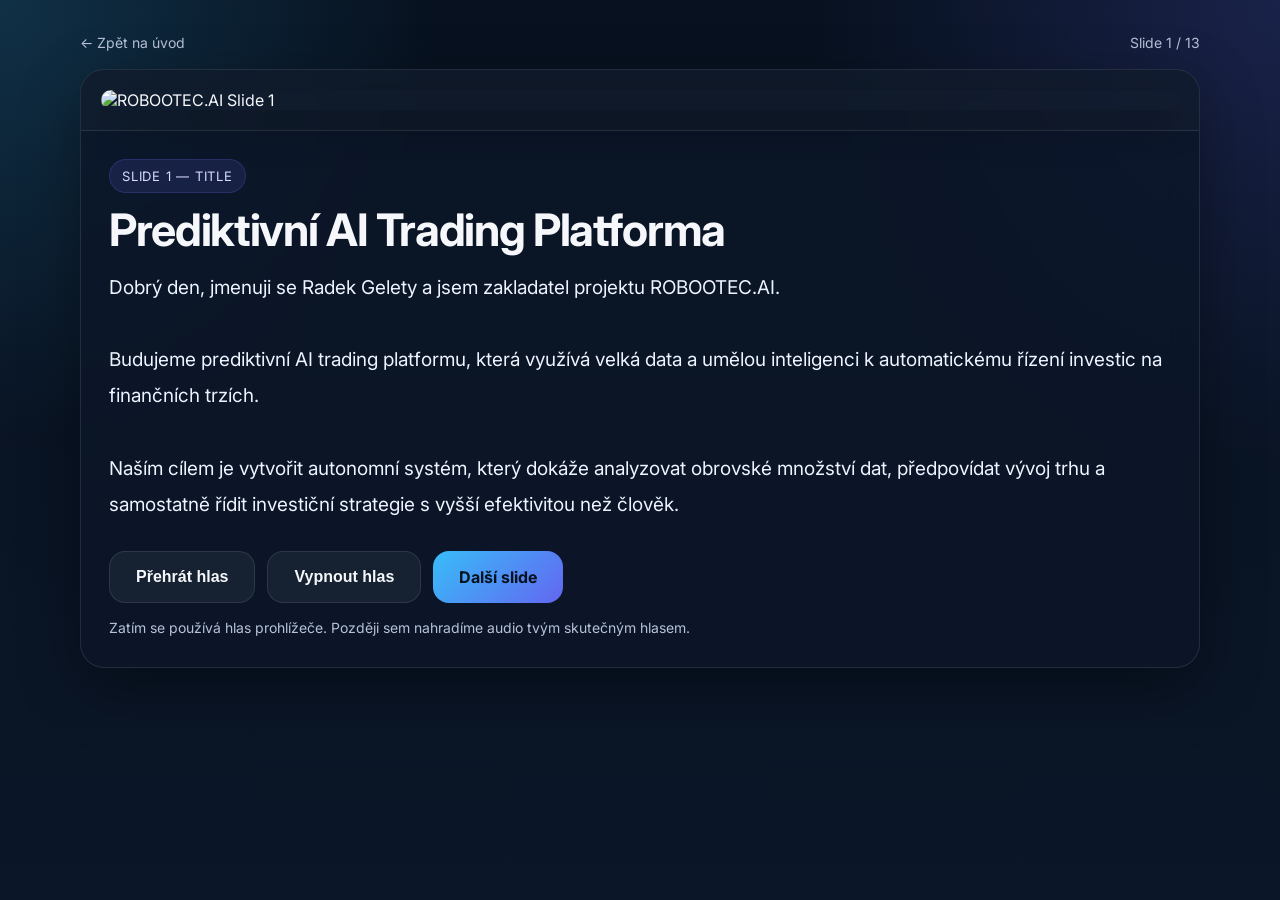
==== slides/slide1.html @ 6ee30282 "Create slide1.html" ====
<!DOCTYPE html>
<html lang="cs">
<head>
  <meta charset="UTF-8" />
  <meta name="viewport" content="width=device-width, initial-scale=1.0" />
  <title>ROBOOTEC.AI — Slide 1</title>
  <link rel="preconnect" href="https://fonts.googleapis.com">
  <link rel="preconnect" href="https://fonts.gstatic.com" crossorigin>
  <link href="https://fonts.googleapis.com/css2?family=Inter:wght@400;500;600;700;800&display=swap" rel="stylesheet">
  <link rel="stylesheet" href="../style.css" />
</head>
<body class="slide-page">
  <main class="slide-wrap">
    <div class="slide-topbar">
      <a class="back-link" href="../index.html">← Zpět na úvod</a>
      <div>Slide 1 / 13</div>
    </div>

    <section class="slide-shell">
      <div class="slide-image-box">
        <img src="../images/slide1.jpg" alt="ROBOOTEC.AI Slide 1" class="slide-image" />
      </div>

      <div class="slide-content">
        <div class="slide-label">Slide 1 — Title</div>
        <h1 class="slide-title">Prediktivní AI Trading Platforma</h1>

        <p class="slide-text" id="slideText">Dobrý den, jmenuji se Radek Gelety a jsem zakladatel projektu ROBOOTEC.AI.

Budujeme prediktivní AI trading platformu, která využívá velká data a umělou inteligenci k automatickému řízení investic na finančních trzích.

Naším cílem je vytvořit autonomní systém, který dokáže analyzovat obrovské množství dat, předpovídat vývoj trhu a samostatně řídit investiční strategie s vyšší efektivitou než člověk.</p>

        <div class="controls">
          <button class="btn btn-secondary" onclick="playVoice()">Přehrát hlas</button>
          <button class="btn btn-secondary" onclick="stopVoice()">Vypnout hlas</button>
          <a class="btn btn-primary" href="slide2.html">Další slide</a>
        </div>

        <div class="audio-note">
          Zatím se používá hlas prohlížeče. Později sem nahradíme audio tvým skutečným hlasem.
        </div>
      </div>
    </section>
  </main>

  <script src="../voice.js"></script>
  <script>
    const text = document.getElementById("slideText").innerText;

    function playVoice() {
      speakText(text);
    }

    window.onload = function () {
      setTimeout(() => speakText(text), 500);
    };
  </script>
</body>
</html>
---- style.css ----
:root{
  --bg:#07111f;
  --bg2:#0b1628;
  --panel:rgba(12, 22, 40, 0.78);
  --panel-strong:rgba(16, 28, 50, 0.92);
  --line:rgba(255,255,255,0.10);
  --text:#f5f7fb;
  --muted:#b7c2d9;
  --accent:#38bdf8;
  --accent2:#6366f1;
  --shadow:0 20px 60px rgba(0,0,0,0.35);
  --radius:22px;
}

*{
  box-sizing:border-box;
}

html,body{
  margin:0;
  padding:0;
  font-family:"Inter",sans-serif;
  color:var(--text);
  background:
    radial-gradient(circle at top left, rgba(56,189,248,0.18), transparent 28%),
    radial-gradient(circle at top right, rgba(99,102,241,0.20), transparent 30%),
    linear-gradient(180deg, var(--bg) 0%, var(--bg2) 100%);
}

a{
  text-decoration:none;
  color:inherit;
}

.landing-body{
  min-height:100vh;
  position:relative;
  overflow:hidden;
}

.landing-bg{
  position:fixed;
  inset:0;
  background:
    radial-gradient(circle at 20% 20%, rgba(56,189,248,0.10), transparent 18%),
    radial-gradient(circle at 80% 25%, rgba(99,102,241,0.14), transparent 20%),
    radial-gradient(circle at 50% 80%, rgba(56,189,248,0.08), transparent 22%);
  pointer-events:none;
}

.landing-grid{
  position:fixed;
  inset:0;
  background-image:
    linear-gradient(rgba(255,255,255,0.03) 1px, transparent 1px),
    linear-gradient(90deg, rgba(255,255,255,0.03) 1px, transparent 1px);
  background-size:40px 40px;
  mask-image:linear-gradient(180deg, rgba(0,0,0,0.65), transparent 90%);
  pointer-events:none;
}

.landing-wrap{
  position:relative;
  min-height:100vh;
  width:min(1100px, calc(100% - 32px));
  margin:0 auto;
  display:flex;
  flex-direction:column;
  justify-content:center;
  align-items:center;
  text-align:center;
  padding:48px 0;
}

.landing-badge{
  display:inline-flex;
  align-items:center;
  gap:8px;
  padding:10px 16px;
  border-radius:999px;
  border:1px solid rgba(56,189,248,0.24);
  background:rgba(56,189,248,0.08);
  color:#d9f6ff;
  font-size:14px;
  margin-bottom:24px;
}

.landing-title{
  margin:0;
  font-size:clamp(2.4rem, 7vw, 5.3rem);
  line-height:0.95;
  letter-spacing:-0.04em;
  max-width:980px;
}

.landing-subtitle{
  margin:24px 0 0;
  color:var(--muted);
  font-size:clamp(1rem, 2vw, 1.2rem);
  line-height:1.75;
  max-width:820px;
}

.landing-card{
  margin-top:34px;
  width:min(760px, 100%);
  padding:26px;
  border-radius:var(--radius);
  border:1px solid var(--line);
  background:var(--panel);
  box-shadow:var(--shadow);
  backdrop-filter:blur(18px);
  text-align:left;
}

.landing-card-label{
  font-size:13px;
  text-transform:uppercase;
  letter-spacing:0.08em;
  color:var(--accent);
  margin-bottom:14px;
}

.landing-card-text{
  margin:0;
  font-size:18px;
  line-height:1.85;
  color:#eef4ff;
}

.landing-actions{
  margin-top:32px;
  display:flex;
  gap:14px;
  flex-wrap:wrap;
  justify-content:center;
}

.btn{
  display:inline-flex;
  align-items:center;
  justify-content:center;
  gap:10px;
  padding:16px 26px;
  border-radius:16px;
  font-weight:700;
  font-size:16px;
  transition:transform .18s ease, opacity .18s ease;
}

.btn:hover{
  transform:translateY(-1px);
}

.btn-primary{
  background:linear-gradient(135deg, var(--accent), var(--accent2));
  color:#04121d;
}

.btn-secondary{
  background:rgba(255,255,255,0.05);
  border:1px solid var(--line);
  color:var(--text);
}

.landing-footer{
  margin-top:28px;
  color:rgba(255,255,255,0.55);
  font-size:14px;
}

.slide-page{
  min-height:100vh;
  padding:34px 16px 46px;
}

.slide-wrap{
  width:min(1120px, 100%);
  margin:0 auto;
}

.slide-topbar{
  display:flex;
  justify-content:space-between;
  align-items:center;
  gap:16px;
  margin-bottom:18px;
  color:var(--muted);
  font-size:14px;
}

.slide-shell{
  border:1px solid var(--line);
  background:var(--panel);
  box-shadow:var(--shadow);
  border-radius:24px;
  overflow:hidden;
  backdrop-filter:blur(16px);
}

.slide-image-box{
  padding:20px;
  border-bottom:1px solid var(--line);
  background:rgba(255,255,255,0.02);
}

.slide-image{
  width:100%;
  display:block;
  border-radius:18px;
  box-shadow:0 14px 36px rgba(0,0,0,0.28);
}

.slide-content{
  padding:28px;
}

.slide-label{
  display:inline-flex;
  padding:8px 12px;
  border-radius:999px;
  background:rgba(99,102,241,0.14);
  border:1px solid rgba(99,102,241,0.22);
  color:#d9dbff;
  font-size:13px;
  letter-spacing:0.06em;
  text-transform:uppercase;
  margin-bottom:14px;
}

.slide-title{
  margin:0 0 16px;
  font-size:clamp(1.8rem, 4vw, 2.8rem);
  line-height:1.05;
  letter-spacing:-0.03em;
}

.slide-text{
  margin:0;
  color:#eef4ff;
  font-size:19px;
  line-height:1.9;
  white-space:pre-line;
}

.controls{
  display:flex;
  flex-wrap:wrap;
  gap:12px;
  margin-top:28px;
}

.audio-note{
  margin-top:14px;
  color:var(--muted);
  font-size:14px;
  line-height:1.6;
}

.back-link{
  color:var(--muted);
}

@media (max-width: 768px){
  .landing-wrap{
    padding:28px 0;
  }

  .landing-card{
    padding:20px;
  }

  .slide-content{
    padding:20px;
  }

  .slide-text{
    font-size:17px;
    line-height:1.8;
  }

  .controls{
    flex-direction:column;
  }

  .btn{
    width:100%;
  }

  .slide-topbar{
    flex-direction:column;
    align-items:flex-start;
  }
}
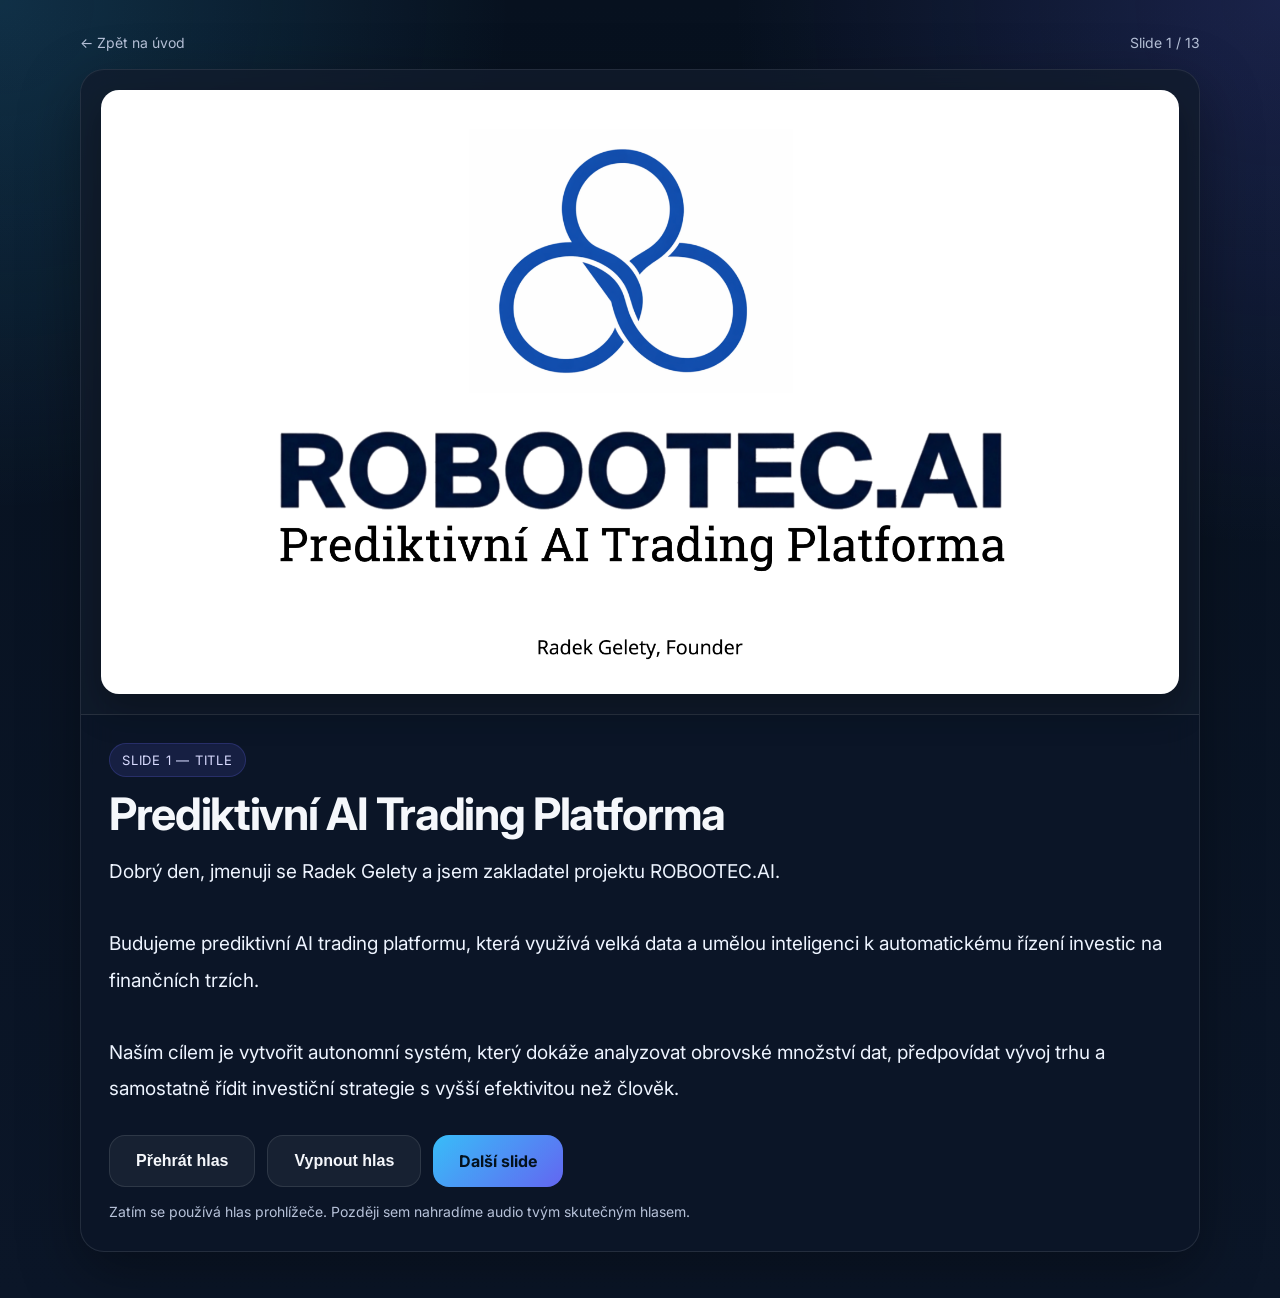
==== commit e41ad727: "Update slide1.html" ====
--- a/slides/slide1.html
+++ b/slides/slide1.html
@@ -18,7 +18,7 @@
 
     <section class="slide-shell">
       <div class="slide-image-box">
-        <img src="../images/slide1.jpg" alt="ROBOOTEC.AI Slide 1" class="slide-image" />
+        <img src="../slides/slide1.jpg" alt="ROBOOTEC.AI Slide 1" class="slide-image" />
       </div>
 
       <div class="slide-content">
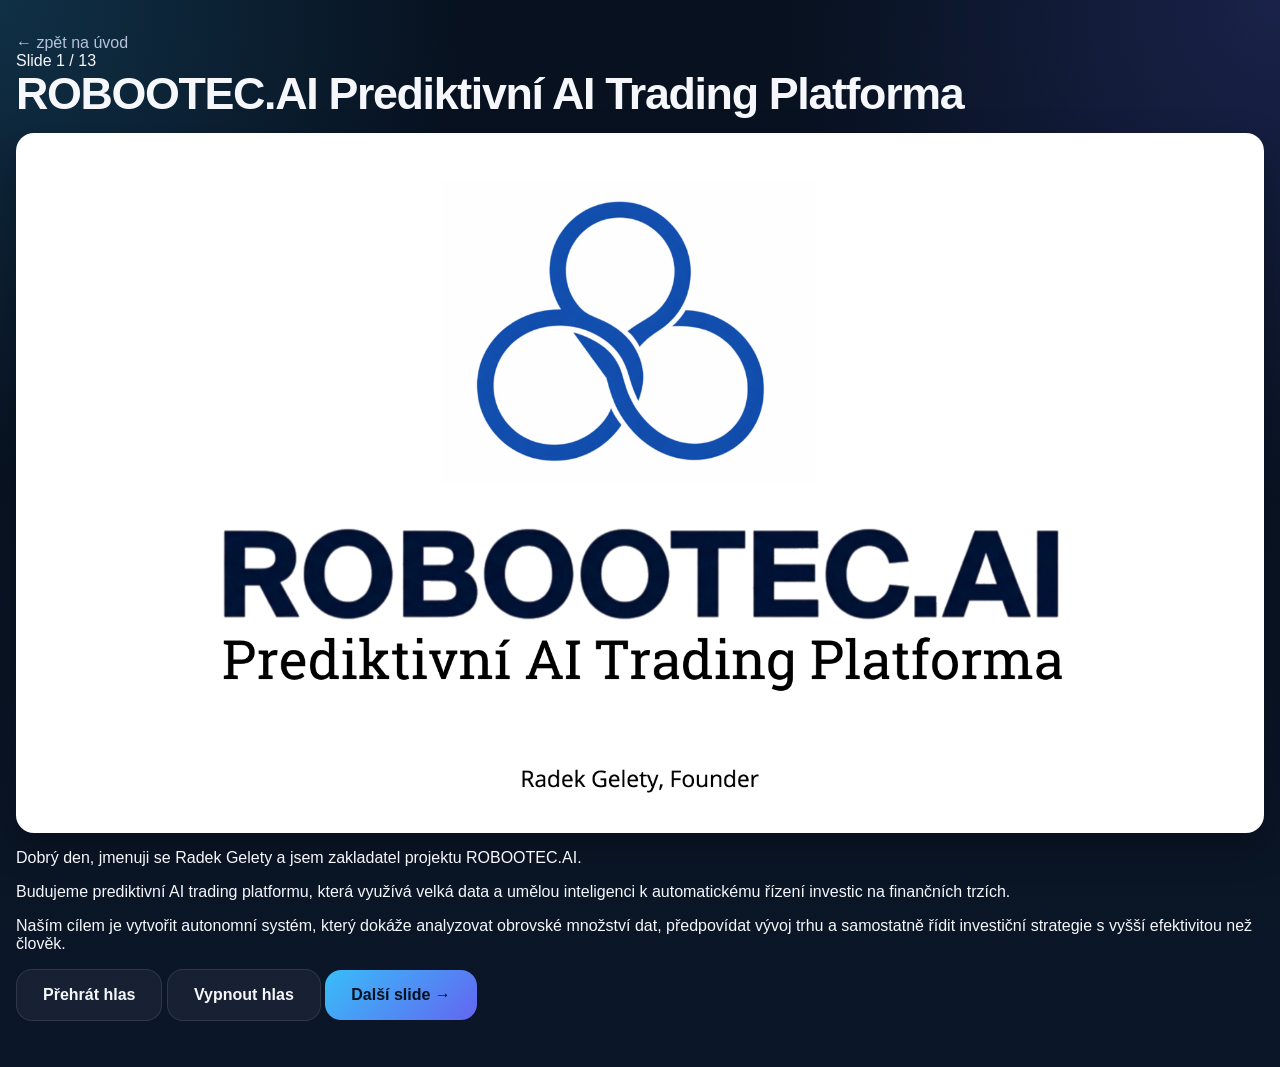
==== commit 731bd2c8: "Update slide1.html" ====
--- a/slides/slide1.html
+++ b/slides/slide1.html
@@ -1,60 +1,96 @@
 <!DOCTYPE html>
 <html lang="cs">
+
 <head>
-  <meta charset="UTF-8" />
-  <meta name="viewport" content="width=device-width, initial-scale=1.0" />
-  <title>ROBOOTEC.AI — Slide 1</title>
-  <link rel="preconnect" href="https://fonts.googleapis.com">
-  <link rel="preconnect" href="https://fonts.gstatic.com" crossorigin>
-  <link href="https://fonts.googleapis.com/css2?family=Inter:wght@400;500;600;700;800&display=swap" rel="stylesheet">
-  <link rel="stylesheet" href="../style.css" />
+<meta charset="UTF-8">
+<meta name="viewport" content="width=device-width, initial-scale=1.0">
+
+<title>ROBOOTEC.AI — Slide 1</title>
+
+<link rel="stylesheet" href="../style.css">
+
 </head>
+
 <body class="slide-page">
-  <main class="slide-wrap">
-    <div class="slide-topbar">
-      <a class="back-link" href="../index.html">← Zpět na úvod</a>
-      <div>Slide 1 / 13</div>
-    </div>
 
-    <section class="slide-shell">
-      <div class="slide-image-box">
-        <img src="../slides/slide1.jpg" alt="ROBOOTEC.AI Slide 1" class="slide-image" />
-      </div>
+<div class="slide-container">
 
-      <div class="slide-content">
-        <div class="slide-label">Slide 1 — Title</div>
-        <h1 class="slide-title">Prediktivní AI Trading Platforma</h1>
+<div class="slide-header">
 
-        <p class="slide-text" id="slideText">Dobrý den, jmenuji se Radek Gelety a jsem zakladatel projektu ROBOOTEC.AI.
+<a href="../index.html" class="back-link">
+← zpět na úvod
+</a>
 
+<div class="slide-counter">
+Slide 1 / 13
+</div>
+
+</div>
+
+
+<h1 class="slide-title">
+
+ROBOOTEC.AI  
+Prediktivní AI Trading Platforma
+
+</h1>
+
+
+<img src="slide1.jpg" class="slide-image">
+
+
+
+<div class="slide-description">
+
+<p>
+Dobrý den, jmenuji se Radek Gelety a jsem zakladatel projektu ROBOOTEC.AI.
+</p>
+
+<p>
 Budujeme prediktivní AI trading platformu, která využívá velká data a umělou inteligenci k automatickému řízení investic na finančních trzích.
+</p>
 
-Naším cílem je vytvořit autonomní systém, který dokáže analyzovat obrovské množství dat, předpovídat vývoj trhu a samostatně řídit investiční strategie s vyšší efektivitou než člověk.</p>
+<p>
+Naším cílem je vytvořit autonomní systém, který dokáže analyzovat obrovské množství dat, předpovídat vývoj trhu a samostatně řídit investiční strategie s vyšší efektivitou než člověk.
+</p>
 
-        <div class="controls">
-          <button class="btn btn-secondary" onclick="playVoice()">Přehrát hlas</button>
-          <button class="btn btn-secondary" onclick="stopVoice()">Vypnout hlas</button>
-          <a class="btn btn-primary" href="slide2.html">Další slide</a>
-        </div>
+</div>
 
-        <div class="audio-note">
-          Zatím se používá hlas prohlížeče. Později sem nahradíme audio tvým skutečným hlasem.
-        </div>
-      </div>
-    </section>
-  </main>
 
-  <script src="../voice.js"></script>
-  <script>
-    const text = document.getElementById("slideText").innerText;
 
-    function playVoice() {
-      speakText(text);
-    }
+<div class="slide-buttons">
 
-    window.onload = function () {
-      setTimeout(() => speakText(text), 500);
-    };
-  </script>
+<button onclick="playVoice()" class="btn btn-secondary">
+Přehrát hlas
+</button>
+
+<button onclick="stopVoice()" class="btn btn-secondary">
+Vypnout hlas
+</button>
+
+<a href="slide2.html" class="btn btn-primary">
+Další slide →
+</a>
+
+</div>
+
+
+</div>
+
+
+
+<script src="../voice.js"></script>
+
+<script>
+
+const text = document.querySelector(".slide-description").innerText;
+
+function playVoice(){
+speakText(text);
+}
+
+</script>
+
+
 </body>
 </html>
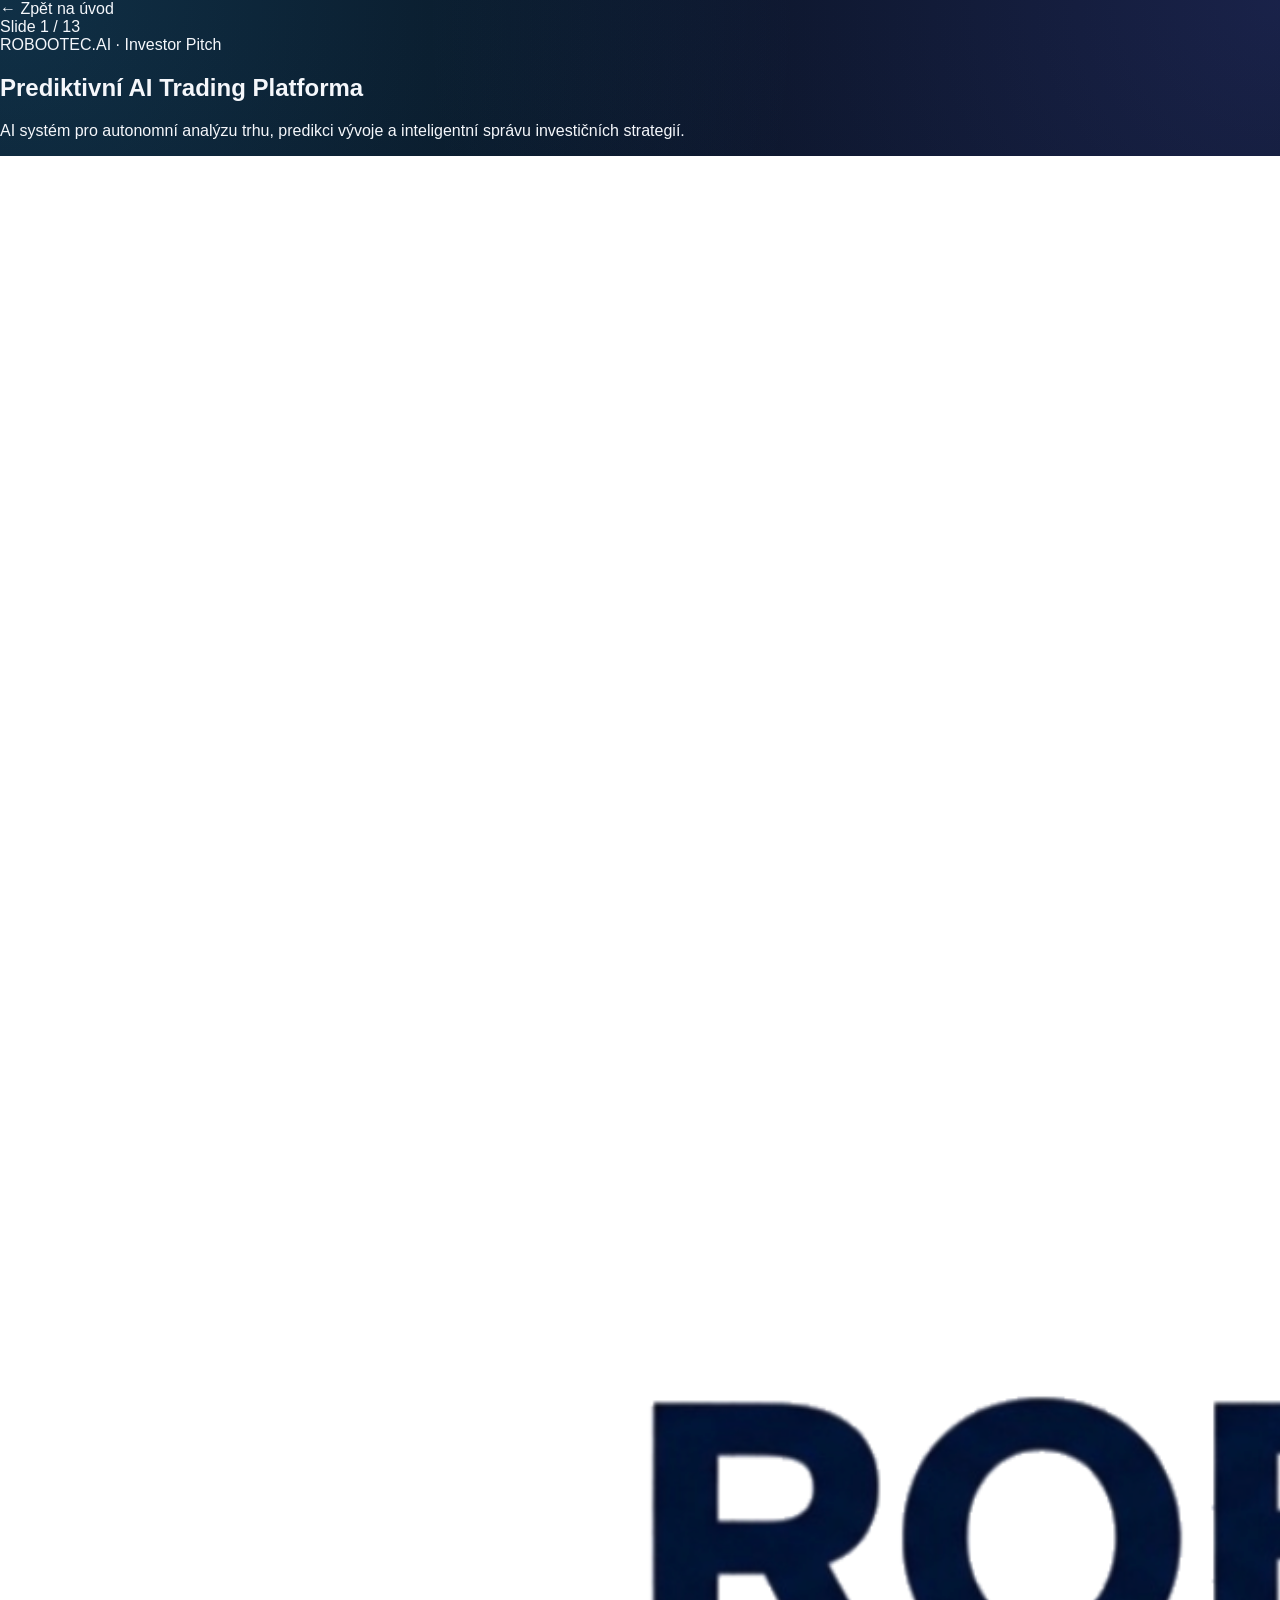
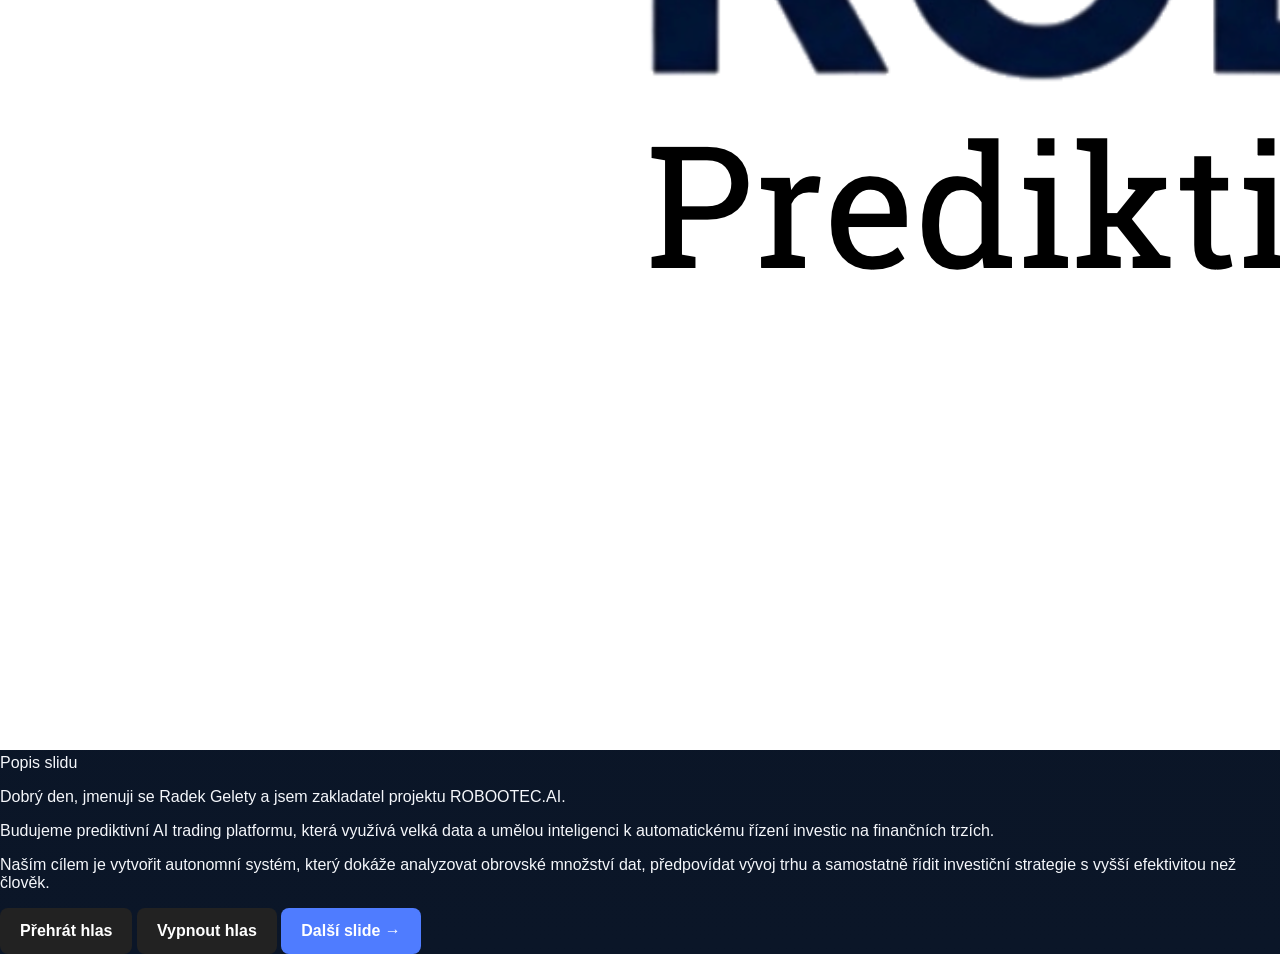
==== commit 9469bd4b: "Update slide1.html" ====
--- a/slides/slide1.html
+++ b/slides/slide1.html
@@ -1,96 +1,81 @@
 <!DOCTYPE html>
 <html lang="cs">
+<head>
+  <meta charset="UTF-8">
+  <meta name="viewport" content="width=device-width, initial-scale=1.0">
+  <title>ROBOOTEC.AI — Slide 1</title>
+  <link rel="stylesheet" href="../style.css">
+</head>
+<body class="premium-slide-page">
 
-<head>
-<meta charset="UTF-8">
-<meta name="viewport" content="width=device-width, initial-scale=1.0">
+  <div class="premium-bg premium-bg-1"></div>
+  <div class="premium-bg premium-bg-2"></div>
 
-<title>ROBOOTEC.AI — Slide 1</title>
+  <main class="premium-slide-wrap">
 
-<link rel="stylesheet" href="../style.css">
+    <div class="premium-topbar">
+      <a href="../index.html" class="premium-back-link">← Zpět na úvod</a>
+      <div class="premium-counter">Slide 1 / 13</div>
+    </div>
 
-</head>
+    <section class="premium-hero-card">
+      <div class="premium-badge">ROBOOTEC.AI · Investor Pitch</div>
 
-<body class="slide-page">
+      <h1 class="premium-slide-title">
+        Prediktivní AI Trading Platforma
+      </h1>
 
-<div class="slide-container">
+      <p class="premium-slide-subtitle">
+        AI systém pro autonomní analýzu trhu, predikci vývoje a inteligentní správu investičních strategií.
+      </p>
+    </section>
 
-<div class="slide-header">
+    <section class="premium-visual-card">
+      <img src="slide1.jpg" class="premium-slide-image" alt="ROBOOTEC.AI Slide 1">
+    </section>
 
-<a href="../index.html" class="back-link">
-← zpět na úvod
-</a>
+    <section class="premium-text-card">
+      <div class="premium-text-label">Popis slidu</div>
 
-<div class="slide-counter">
-Slide 1 / 13
-</div>
+      <div class="premium-slide-description" id="slideText">
+        <p>
+          Dobrý den, jmenuji se Radek Gelety a jsem zakladatel projektu ROBOOTEC.AI.
+        </p>
 
-</div>
+        <p>
+          Budujeme prediktivní AI trading platformu, která využívá velká data a umělou inteligenci k automatickému řízení investic na finančních trzích.
+        </p>
 
+        <p>
+          Naším cílem je vytvořit autonomní systém, který dokáže analyzovat obrovské množství dat, předpovídat vývoj trhu a samostatně řídit investiční strategie s vyšší efektivitou než člověk.
+        </p>
+      </div>
 
-<h1 class="slide-title">
+      <div class="premium-buttons">
+        <button onclick="playVoice()" class="btn btn-secondary">
+          Přehrát hlas
+        </button>
 
-ROBOOTEC.AI  
-Prediktivní AI Trading Platforma
+        <button onclick="stopVoice()" class="btn btn-secondary">
+          Vypnout hlas
+        </button>
 
-</h1>
+        <a href="slide2.html" class="btn btn-primary">
+          Další slide →
+        </a>
+      </div>
+    </section>
 
+  </main>
 
-<img src="slide1.jpg" class="slide-image">
+  <script src="../voice.js"></script>
+  <script>
+    const text = document.querySelector(".premium-slide-description").innerText;
 
-
-
-<div class="slide-description">
-
-<p>
-Dobrý den, jmenuji se Radek Gelety a jsem zakladatel projektu ROBOOTEC.AI.
-</p>
-
-<p>
-Budujeme prediktivní AI trading platformu, která využívá velká data a umělou inteligenci k automatickému řízení investic na finančních trzích.
-</p>
-
-<p>
-Naším cílem je vytvořit autonomní systém, který dokáže analyzovat obrovské množství dat, předpovídat vývoj trhu a samostatně řídit investiční strategie s vyšší efektivitou než člověk.
-</p>
-
-</div>
-
-
-
-<div class="slide-buttons">
-
-<button onclick="playVoice()" class="btn btn-secondary">
-Přehrát hlas
-</button>
-
-<button onclick="stopVoice()" class="btn btn-secondary">
-Vypnout hlas
-</button>
-
-<a href="slide2.html" class="btn btn-primary">
-Další slide →
-</a>
-
-</div>
-
-
-</div>
-
-
-
-<script src="../voice.js"></script>
-
-<script>
-
-const text = document.querySelector(".slide-description").innerText;
-
-function playVoice(){
-speakText(text);
-}
-
-</script>
-
+    function playVoice() {
+      speakText(text);
+    }
+  </script>
 
 </body>
 </html>
--- a/style.css
+++ b/style.css
@@ -292,3 +292,71 @@
     align-items:flex-start;
   }
 }
+.slide-container{
+max-width:1000px;
+margin:auto;
+padding:40px;
+}
+
+.slide-header{
+display:flex;
+justify-content:space-between;
+margin-bottom:30px;
+color:#888;
+font-size:14px;
+}
+
+.slide-title{
+text-align:center;
+font-size:40px;
+margin-bottom:40px;
+}
+
+.slide-image{
+width:100%;
+max-width:900px;
+display:block;
+margin:auto;
+border-radius:10px;
+box-shadow:0 10px 30px rgba(0,0,0,0.4);
+}
+
+.slide-description{
+margin-top:40px;
+font-size:20px;
+line-height:1.8;
+max-width:800px;
+margin-left:auto;
+margin-right:auto;
+}
+
+.slide-buttons{
+margin-top:40px;
+display:flex;
+justify-content:center;
+gap:20px;
+flex-wrap:wrap;
+}
+
+.btn{
+padding:14px 20px;
+border-radius:8px;
+border:none;
+cursor:pointer;
+font-size:16px;
+}
+
+.btn-primary{
+background:#4f7cff;
+color:white;
+}
+
+.btn-secondary{
+background:#222;
+color:white;
+}
+
+.back-link{
+color:#aaa;
+text-decoration:none;
+}
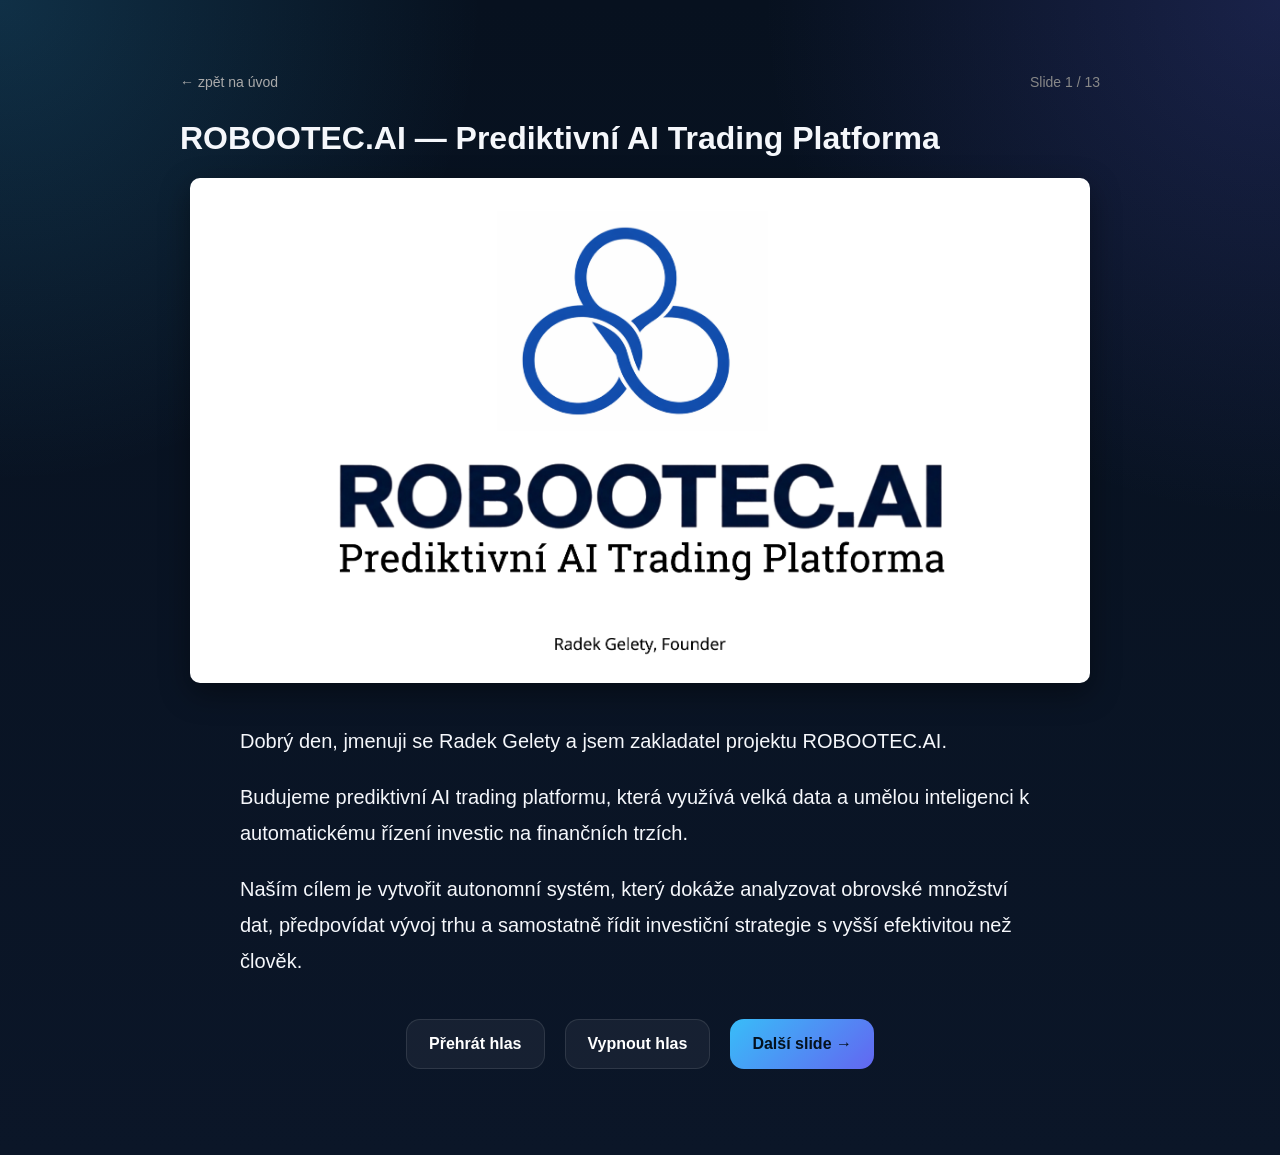
==== commit ef8900f0: "Update slide1.html" ====
--- a/slides/slide1.html
+++ b/slides/slide1.html
@@ -1,81 +1,58 @@
 <!DOCTYPE html>
 <html lang="cs">
+
 <head>
-  <meta charset="UTF-8">
-  <meta name="viewport" content="width=device-width, initial-scale=1.0">
-  <title>ROBOOTEC.AI — Slide 1</title>
-  <link rel="stylesheet" href="../style.css">
+<meta charset="UTF-8">
+<meta name="viewport" content="width=device-width, initial-scale=1.0">
+<title>ROBOOTEC.AI — Slide 1</title>
+<link rel="stylesheet" href="../style.css">
 </head>
-<body class="premium-slide-page">
 
-  <div class="premium-bg premium-bg-1"></div>
-  <div class="premium-bg premium-bg-2"></div>
+<body class="slide-page">
 
-  <main class="premium-slide-wrap">
+<div class="slide-container">
 
-    <div class="premium-topbar">
-      <a href="../index.html" class="premium-back-link">← Zpět na úvod</a>
-      <div class="premium-counter">Slide 1 / 13</div>
-    </div>
+  <div class="slide-header">
+    <a href="../index.html" class="back-link">← zpět na úvod</a>
+    <div class="slide-counter">Slide 1 / 13</div>
+  </div>
 
-    <section class="premium-hero-card">
-      <div class="premium-badge">ROBOOTEC.AI · Investor Pitch</div>
+  <h1 class="slide-title-main">
+    ROBOOTEC.AI — Prediktivní AI Trading Platforma
+  </h1>
 
-      <h1 class="premium-slide-title">
-        Prediktivní AI Trading Platforma
-      </h1>
+  <img src="slide1.jpg" class="slide-image" alt="Slide 1">
 
-      <p class="premium-slide-subtitle">
-        AI systém pro autonomní analýzu trhu, predikci vývoje a inteligentní správu investičních strategií.
-      </p>
-    </section>
+  <div class="slide-description">
+    <p>
+      Dobrý den, jmenuji se Radek Gelety a jsem zakladatel projektu ROBOOTEC.AI.
+    </p>
 
-    <section class="premium-visual-card">
-      <img src="slide1.jpg" class="premium-slide-image" alt="ROBOOTEC.AI Slide 1">
-    </section>
+    <p>
+      Budujeme prediktivní AI trading platformu, která využívá velká data a umělou inteligenci k automatickému řízení investic na finančních trzích.
+    </p>
 
-    <section class="premium-text-card">
-      <div class="premium-text-label">Popis slidu</div>
+    <p>
+      Naším cílem je vytvořit autonomní systém, který dokáže analyzovat obrovské množství dat, předpovídat vývoj trhu a samostatně řídit investiční strategie s vyšší efektivitou než člověk.
+    </p>
+  </div>
 
-      <div class="premium-slide-description" id="slideText">
-        <p>
-          Dobrý den, jmenuji se Radek Gelety a jsem zakladatel projektu ROBOOTEC.AI.
-        </p>
+  <div class="slide-buttons">
+    <button onclick="playVoice()" class="btn btn-secondary">Přehrát hlas</button>
+    <button onclick="stopVoice()" class="btn btn-secondary">Vypnout hlas</button>
+    <a href="slide2.html" class="btn btn-primary">Další slide →</a>
+  </div>
 
-        <p>
-          Budujeme prediktivní AI trading platformu, která využívá velká data a umělou inteligenci k automatickému řízení investic na finančních trzích.
-        </p>
+</div>
 
-        <p>
-          Naším cílem je vytvořit autonomní systém, který dokáže analyzovat obrovské množství dat, předpovídat vývoj trhu a samostatně řídit investiční strategie s vyšší efektivitou než člověk.
-        </p>
-      </div>
+<script src="../voice.js"></script>
+<script>
+const text = document.querySelector(".slide-description").innerText;
 
-      <div class="premium-buttons">
-        <button onclick="playVoice()" class="btn btn-secondary">
-          Přehrát hlas
-        </button>
-
-        <button onclick="stopVoice()" class="btn btn-secondary">
-          Vypnout hlas
-        </button>
-
-        <a href="slide2.html" class="btn btn-primary">
-          Další slide →
-        </a>
-      </div>
-    </section>
-
-  </main>
-
-  <script src="../voice.js"></script>
-  <script>
-    const text = document.querySelector(".premium-slide-description").innerText;
-
-    function playVoice() {
-      speakText(text);
-    }
-  </script>
+function playVoice(){
+  speakText(text);
+}
+</script>
 
 </body>
 </html>
--- a/style.css
+++ b/style.css
@@ -360,3 +360,216 @@
 color:#aaa;
 text-decoration:none;
 }
+.premium-slide-page{
+  min-height:100vh;
+  margin:0;
+  position:relative;
+  overflow-x:hidden;
+  background:
+    radial-gradient(circle at top left, rgba(56,189,248,0.12), transparent 24%),
+    radial-gradient(circle at top right, rgba(99,102,241,0.14), transparent 26%),
+    linear-gradient(180deg, #07111f 0%, #0b1628 100%);
+  color:#f5f7fb;
+}
+
+.premium-bg{
+  position:fixed;
+  border-radius:999px;
+  filter:blur(80px);
+  pointer-events:none;
+  opacity:.45;
+}
+
+.premium-bg-1{
+  width:260px;
+  height:260px;
+  background:#38bdf8;
+  top:80px;
+  left:-40px;
+}
+
+.premium-bg-2{
+  width:280px;
+  height:280px;
+  background:#6366f1;
+  right:-60px;
+  top:180px;
+}
+
+.premium-slide-wrap{
+  width:min(1120px, calc(100% - 32px));
+  margin:0 auto;
+  padding:28px 0 48px;
+  position:relative;
+  z-index:2;
+}
+
+.premium-topbar{
+  display:flex;
+  justify-content:space-between;
+  align-items:center;
+  gap:16px;
+  margin-bottom:20px;
+  color:rgba(255,255,255,0.68);
+  font-size:14px;
+}
+
+.premium-back-link{
+  color:rgba(255,255,255,0.72);
+  text-decoration:none;
+}
+
+.premium-back-link:hover{
+  color:#ffffff;
+}
+
+.premium-counter{
+  color:#9fb0c9;
+}
+
+.premium-hero-card,
+.premium-visual-card,
+.premium-text-card{
+  background:rgba(11, 21, 40, 0.78);
+  border:1px solid rgba(255,255,255,0.10);
+  box-shadow:0 20px 60px rgba(0,0,0,0.35);
+  backdrop-filter:blur(16px);
+  border-radius:24px;
+}
+
+.premium-hero-card{
+  padding:34px;
+  margin-bottom:20px;
+}
+
+.premium-badge{
+  display:inline-flex;
+  padding:10px 14px;
+  border-radius:999px;
+  background:rgba(56,189,248,0.08);
+  border:1px solid rgba(56,189,248,0.18);
+  color:#d8f7ff;
+  font-size:13px;
+  letter-spacing:.04em;
+  text-transform:uppercase;
+  margin-bottom:18px;
+}
+
+.premium-slide-title{
+  margin:0;
+  font-size:clamp(2rem, 4vw, 3.6rem);
+  line-height:0.96;
+  letter-spacing:-0.04em;
+}
+
+.premium-slide-subtitle{
+  margin:18px 0 0;
+  max-width:820px;
+  color:#b9c6db;
+  font-size:19px;
+  line-height:1.75;
+}
+
+.premium-visual-card{
+  padding:18px;
+  margin-bottom:20px;
+}
+
+.premium-slide-image{
+  width:100%;
+  display:block;
+  border-radius:18px;
+  box-shadow:0 18px 40px rgba(0,0,0,0.28);
+}
+
+.premium-text-card{
+  padding:30px;
+}
+
+.premium-text-label{
+  font-size:13px;
+  text-transform:uppercase;
+  letter-spacing:.08em;
+  color:#8fcfff;
+  margin-bottom:16px;
+}
+
+.premium-slide-description{
+  color:#eef4ff;
+  font-size:20px;
+  line-height:1.9;
+}
+
+.premium-slide-description p{
+  margin:0 0 18px;
+}
+
+.premium-slide-description p:last-child{
+  margin-bottom:0;
+}
+
+.premium-buttons{
+  margin-top:30px;
+  display:flex;
+  flex-wrap:wrap;
+  gap:12px;
+}
+
+.btn{
+  display:inline-flex;
+  align-items:center;
+  justify-content:center;
+  padding:15px 22px;
+  border-radius:14px;
+  border:none;
+  cursor:pointer;
+  font-size:16px;
+  font-weight:700;
+  text-decoration:none;
+  transition:transform .18s ease, opacity .18s ease;
+}
+
+.btn:hover{
+  transform:translateY(-1px);
+}
+
+.btn-primary{
+  background:linear-gradient(135deg, #38bdf8, #6366f1);
+  color:#04111d;
+}
+
+.btn-secondary{
+  background:rgba(255,255,255,0.05);
+  color:#ffffff;
+  border:1px solid rgba(255,255,255,0.10);
+}
+
+@media (max-width: 768px){
+  .premium-slide-wrap{
+    width:min(100% - 20px, 1120px);
+    padding:18px 0 32px;
+  }
+
+  .premium-hero-card,
+  .premium-text-card{
+    padding:22px;
+  }
+
+  .premium-slide-description{
+    font-size:18px;
+    line-height:1.8;
+  }
+
+  .premium-buttons{
+    flex-direction:column;
+  }
+
+  .btn{
+    width:100%;
+  }
+
+  .premium-topbar{
+    flex-direction:column;
+    align-items:flex-start;
+  }
+}
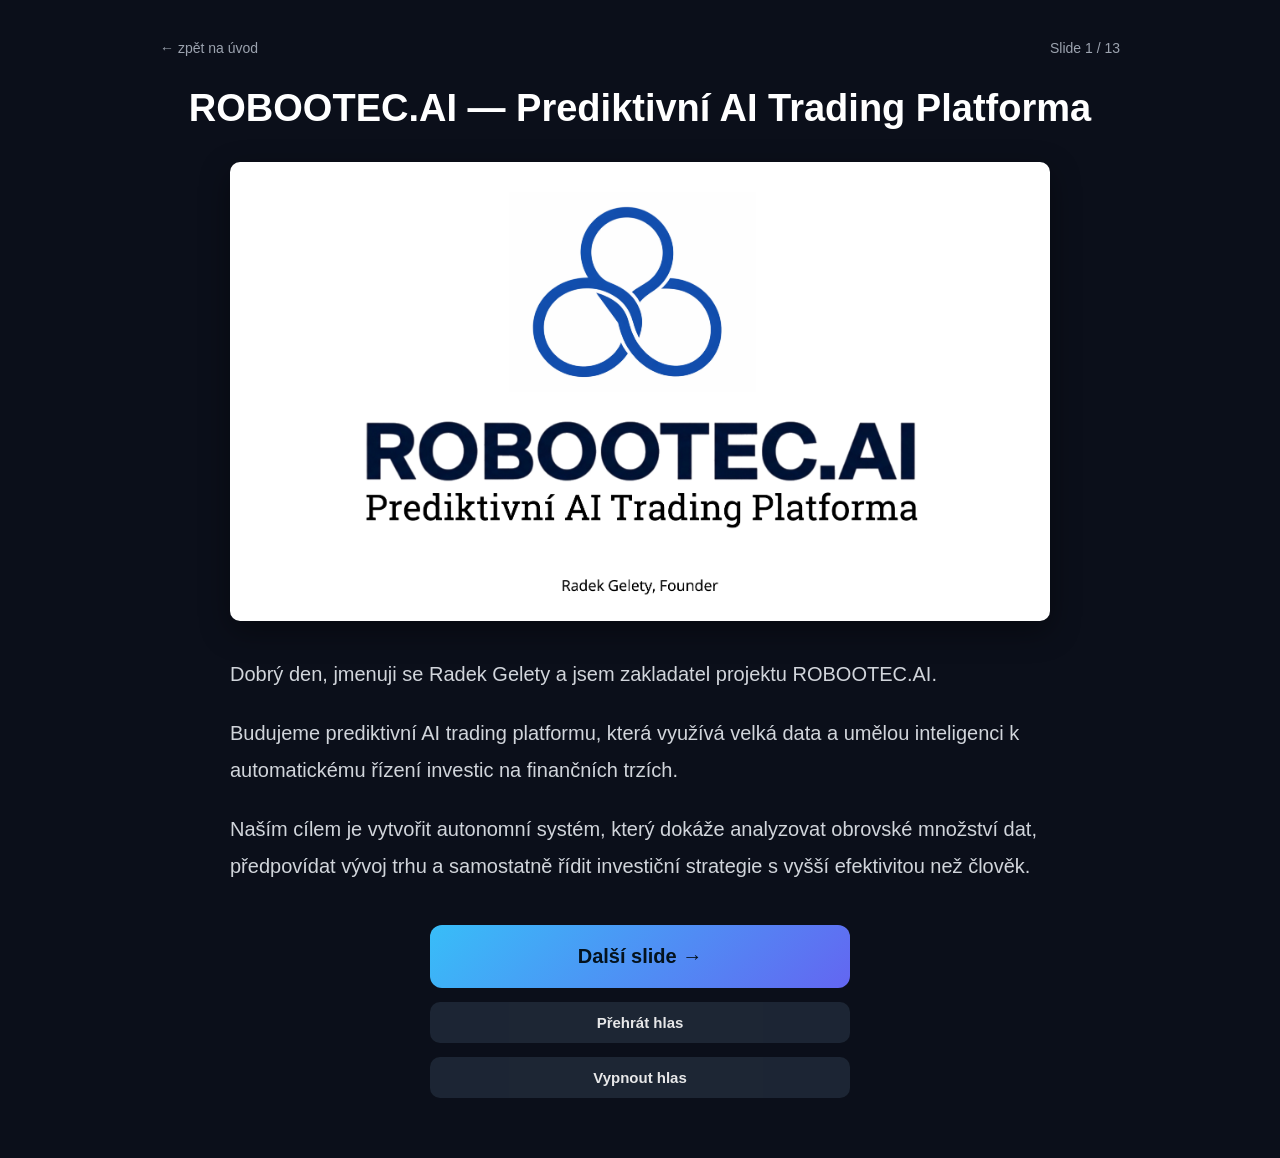
==== commit e2d32163: "Update slide1.html" ====
--- a/slides/slide1.html
+++ b/slides/slide1.html
@@ -24,6 +24,7 @@
   <img src="slide1.jpg" class="slide-image" alt="Slide 1">
 
   <div class="slide-description">
+
     <p>
       Dobrý den, jmenuji se Radek Gelety a jsem zakladatel projektu ROBOOTEC.AI.
     </p>
@@ -35,22 +36,31 @@
     <p>
       Naším cílem je vytvořit autonomní systém, který dokáže analyzovat obrovské množství dat, předpovídat vývoj trhu a samostatně řídit investiční strategie s vyšší efektivitou než člověk.
     </p>
+
   </div>
 
   <div class="slide-buttons">
+    <a href="slide2.html" class="btn btn-primary">Další slide →</a>
     <button onclick="playVoice()" class="btn btn-secondary">Přehrát hlas</button>
     <button onclick="stopVoice()" class="btn btn-secondary">Vypnout hlas</button>
-    <a href="slide2.html" class="btn btn-primary">Další slide →</a>
   </div>
+
+  <audio id="slideAudio">
+    <source src="slide1.mp3" type="audio/mpeg">
+  </audio>
 
 </div>
 
-<script src="../voice.js"></script>
 <script>
-const text = document.querySelector(".slide-description").innerText;
+function playVoice(){
+  const audio = document.getElementById("slideAudio");
+  audio.play();
+}
 
-function playVoice(){
-  speakText(text);
+function stopVoice(){
+  const audio = document.getElementById("slideAudio");
+  audio.pause();
+  audio.currentTime = 0;
 }
 </script>
 
--- a/style.css
+++ b/style.css
@@ -1,15 +1,13 @@
 :root{
   --bg:#07111f;
   --bg2:#0b1628;
-  --panel:rgba(12, 22, 40, 0.78);
-  --panel-strong:rgba(16, 28, 50, 0.92);
-  --line:rgba(255,255,255,0.10);
+  --panel:rgba(15,23,42,0.72);
+  --line:rgba(255,255,255,0.08);
   --text:#f5f7fb;
   --muted:#b7c2d9;
   --accent:#38bdf8;
   --accent2:#6366f1;
   --shadow:0 20px 60px rgba(0,0,0,0.35);
-  --radius:22px;
 }
 
 *{
@@ -19,7 +17,7 @@
 html,body{
   margin:0;
   padding:0;
-  font-family:"Inter",sans-serif;
+  font-family:"Inter", Arial, Helvetica, sans-serif;
   color:var(--text);
   background:
     radial-gradient(circle at top left, rgba(56,189,248,0.18), transparent 28%),
@@ -32,500 +30,136 @@
   color:inherit;
 }
 
-.landing-body{
+/* ---------- LANDING PAGE ---------- */
+
+.landing-page{
   min-height:100vh;
+  overflow-x:hidden;
   position:relative;
-  overflow:hidden;
-}
-
-.landing-bg{
+  background:
+    radial-gradient(circle at 16% 18%, rgba(79,124,255,0.18), transparent 22%),
+    radial-gradient(circle at 84% 18%, rgba(0,229,255,0.14), transparent 22%),
+    linear-gradient(180deg, #0a0f1a 0%, #101827 100%);
+}
+
+.landing-page::before,
+.landing-page::after{
+  content:"";
   position:fixed;
-  inset:0;
-  background:
-    radial-gradient(circle at 20% 20%, rgba(56,189,248,0.10), transparent 18%),
-    radial-gradient(circle at 80% 25%, rgba(99,102,241,0.14), transparent 20%),
-    radial-gradient(circle at 50% 80%, rgba(56,189,248,0.08), transparent 22%);
+  border-radius:999px;
+  filter:blur(90px);
   pointer-events:none;
-}
-
-.landing-grid{
-  position:fixed;
-  inset:0;
-  background-image:
-    linear-gradient(rgba(255,255,255,0.03) 1px, transparent 1px),
-    linear-gradient(90deg, rgba(255,255,255,0.03) 1px, transparent 1px);
-  background-size:40px 40px;
-  mask-image:linear-gradient(180deg, rgba(0,0,0,0.65), transparent 90%);
-  pointer-events:none;
-}
-
-.landing-wrap{
-  position:relative;
+  opacity:0.28;
+}
+
+.landing-page::before{
+  width:220px;
+  height:220px;
+  background:rgba(79,124,255,0.28);
+  top:8%;
+  left:-40px;
+}
+
+.landing-page::after{
+  width:240px;
+  height:240px;
+  background:rgba(0,229,255,0.18);
+  top:18%;
+  right:-50px;
+}
+
+.landing-wrapper{
   min-height:100vh;
-  width:min(1100px, calc(100% - 32px));
-  margin:0 auto;
   display:flex;
-  flex-direction:column;
+  align-items:center;
   justify-content:center;
-  align-items:center;
+  padding:40px 20px;
+}
+
+.landing-card{
+  width:100%;
+  max-width:860px;
+  margin:auto;
   text-align:center;
-  padding:48px 0;
+  background:var(--panel);
+  border:1px solid var(--line);
+  border-radius:20px;
+  padding:56px 42px;
+  box-shadow:var(--shadow);
+  backdrop-filter:blur(12px);
 }
 
 .landing-badge{
-  display:inline-flex;
-  align-items:center;
-  gap:8px;
+  display:inline-block;
   padding:10px 16px;
   border-radius:999px;
-  border:1px solid rgba(56,189,248,0.24);
-  background:rgba(56,189,248,0.08);
-  color:#d9f6ff;
+  background:rgba(79,124,255,0.14);
+  border:1px solid rgba(79,124,255,0.25);
+  color:#dbe8ff;
   font-size:14px;
   margin-bottom:24px;
 }
 
-.landing-title{
-  margin:0;
-  font-size:clamp(2.4rem, 7vw, 5.3rem);
-  line-height:0.95;
-  letter-spacing:-0.04em;
-  max-width:980px;
-}
-
-.landing-subtitle{
-  margin:24px 0 0;
-  color:var(--muted);
-  font-size:clamp(1rem, 2vw, 1.2rem);
+.landing-title-main{
+  margin:0 auto;
+  max-width:760px;
+  font-size:56px;
+  line-height:1.05;
+  letter-spacing:-0.03em;
+}
+
+.landing-subtitle-main{
+  margin:24px auto 0;
+  max-width:720px;
+  font-size:19px;
   line-height:1.75;
-  max-width:820px;
-}
-
-.landing-card{
+  color:#cbd5e1;
+}
+
+.landing-founder-box{
+  margin:30px auto 0;
+  max-width:720px;
+  background:rgba(255,255,255,0.03);
+  border:1px solid rgba(255,255,255,0.08);
+  border-radius:16px;
+  padding:22px 24px;
+}
+
+.landing-founder-text{
+  margin:0 0 12px 0;
+  font-size:17px;
+  line-height:1.8;
+  color:#e5edf9;
+}
+
+.landing-buttons{
   margin-top:34px;
-  width:min(760px, 100%);
-  padding:26px;
-  border-radius:var(--radius);
-  border:1px solid var(--line);
-  background:var(--panel);
-  box-shadow:var(--shadow);
-  backdrop-filter:blur(18px);
-  text-align:left;
-}
-
-.landing-card-label{
-  font-size:13px;
+  display:flex;
+  justify-content:center;
+  gap:16px;
+  flex-wrap:wrap;
+}
+
+.landing-footer{
+  margin-top:28px;
+  font-size:14px;
+  color:#9ca3af;
+  letter-spacing:0.08em;
   text-transform:uppercase;
-  letter-spacing:0.08em;
-  color:var(--accent);
-  margin-bottom:14px;
-}
-
-.landing-card-text{
-  margin:0;
-  font-size:18px;
-  line-height:1.85;
-  color:#eef4ff;
-}
-
-.landing-actions{
-  margin-top:32px;
-  display:flex;
-  gap:14px;
-  flex-wrap:wrap;
-  justify-content:center;
-}
+}
+
+/* ---------- BUTTONS ---------- */
 
 .btn{
   display:inline-flex;
   align-items:center;
   justify-content:center;
-  gap:10px;
-  padding:16px 26px;
-  border-radius:16px;
-  font-weight:700;
-  font-size:16px;
-  transition:transform .18s ease, opacity .18s ease;
-}
-
-.btn:hover{
-  transform:translateY(-1px);
-}
-
-.btn-primary{
-  background:linear-gradient(135deg, var(--accent), var(--accent2));
-  color:#04121d;
-}
-
-.btn-secondary{
-  background:rgba(255,255,255,0.05);
-  border:1px solid var(--line);
-  color:var(--text);
-}
-
-.landing-footer{
-  margin-top:28px;
-  color:rgba(255,255,255,0.55);
-  font-size:14px;
-}
-
-.slide-page{
-  min-height:100vh;
-  padding:34px 16px 46px;
-}
-
-.slide-wrap{
-  width:min(1120px, 100%);
-  margin:0 auto;
-}
-
-.slide-topbar{
-  display:flex;
-  justify-content:space-between;
-  align-items:center;
-  gap:16px;
-  margin-bottom:18px;
-  color:var(--muted);
-  font-size:14px;
-}
-
-.slide-shell{
-  border:1px solid var(--line);
-  background:var(--panel);
-  box-shadow:var(--shadow);
-  border-radius:24px;
-  overflow:hidden;
-  backdrop-filter:blur(16px);
-}
-
-.slide-image-box{
-  padding:20px;
-  border-bottom:1px solid var(--line);
-  background:rgba(255,255,255,0.02);
-}
-
-.slide-image{
-  width:100%;
-  display:block;
-  border-radius:18px;
-  box-shadow:0 14px 36px rgba(0,0,0,0.28);
-}
-
-.slide-content{
-  padding:28px;
-}
-
-.slide-label{
-  display:inline-flex;
-  padding:8px 12px;
-  border-radius:999px;
-  background:rgba(99,102,241,0.14);
-  border:1px solid rgba(99,102,241,0.22);
-  color:#d9dbff;
-  font-size:13px;
-  letter-spacing:0.06em;
-  text-transform:uppercase;
-  margin-bottom:14px;
-}
-
-.slide-title{
-  margin:0 0 16px;
-  font-size:clamp(1.8rem, 4vw, 2.8rem);
-  line-height:1.05;
-  letter-spacing:-0.03em;
-}
-
-.slide-text{
-  margin:0;
-  color:#eef4ff;
-  font-size:19px;
-  line-height:1.9;
-  white-space:pre-line;
-}
-
-.controls{
-  display:flex;
-  flex-wrap:wrap;
-  gap:12px;
-  margin-top:28px;
-}
-
-.audio-note{
-  margin-top:14px;
-  color:var(--muted);
-  font-size:14px;
-  line-height:1.6;
-}
-
-.back-link{
-  color:var(--muted);
-}
-
-@media (max-width: 768px){
-  .landing-wrap{
-    padding:28px 0;
-  }
-
-  .landing-card{
-    padding:20px;
-  }
-
-  .slide-content{
-    padding:20px;
-  }
-
-  .slide-text{
-    font-size:17px;
-    line-height:1.8;
-  }
-
-  .controls{
-    flex-direction:column;
-  }
-
-  .btn{
-    width:100%;
-  }
-
-  .slide-topbar{
-    flex-direction:column;
-    align-items:flex-start;
-  }
-}
-.slide-container{
-max-width:1000px;
-margin:auto;
-padding:40px;
-}
-
-.slide-header{
-display:flex;
-justify-content:space-between;
-margin-bottom:30px;
-color:#888;
-font-size:14px;
-}
-
-.slide-title{
-text-align:center;
-font-size:40px;
-margin-bottom:40px;
-}
-
-.slide-image{
-width:100%;
-max-width:900px;
-display:block;
-margin:auto;
-border-radius:10px;
-box-shadow:0 10px 30px rgba(0,0,0,0.4);
-}
-
-.slide-description{
-margin-top:40px;
-font-size:20px;
-line-height:1.8;
-max-width:800px;
-margin-left:auto;
-margin-right:auto;
-}
-
-.slide-buttons{
-margin-top:40px;
-display:flex;
-justify-content:center;
-gap:20px;
-flex-wrap:wrap;
-}
-
-.btn{
-padding:14px 20px;
-border-radius:8px;
-border:none;
-cursor:pointer;
-font-size:16px;
-}
-
-.btn-primary{
-background:#4f7cff;
-color:white;
-}
-
-.btn-secondary{
-background:#222;
-color:white;
-}
-
-.back-link{
-color:#aaa;
-text-decoration:none;
-}
-.premium-slide-page{
-  min-height:100vh;
-  margin:0;
-  position:relative;
-  overflow-x:hidden;
-  background:
-    radial-gradient(circle at top left, rgba(56,189,248,0.12), transparent 24%),
-    radial-gradient(circle at top right, rgba(99,102,241,0.14), transparent 26%),
-    linear-gradient(180deg, #07111f 0%, #0b1628 100%);
-  color:#f5f7fb;
-}
-
-.premium-bg{
-  position:fixed;
-  border-radius:999px;
-  filter:blur(80px);
-  pointer-events:none;
-  opacity:.45;
-}
-
-.premium-bg-1{
-  width:260px;
-  height:260px;
-  background:#38bdf8;
-  top:80px;
-  left:-40px;
-}
-
-.premium-bg-2{
-  width:280px;
-  height:280px;
-  background:#6366f1;
-  right:-60px;
-  top:180px;
-}
-
-.premium-slide-wrap{
-  width:min(1120px, calc(100% - 32px));
-  margin:0 auto;
-  padding:28px 0 48px;
-  position:relative;
-  z-index:2;
-}
-
-.premium-topbar{
-  display:flex;
-  justify-content:space-between;
-  align-items:center;
-  gap:16px;
-  margin-bottom:20px;
-  color:rgba(255,255,255,0.68);
-  font-size:14px;
-}
-
-.premium-back-link{
-  color:rgba(255,255,255,0.72);
-  text-decoration:none;
-}
-
-.premium-back-link:hover{
-  color:#ffffff;
-}
-
-.premium-counter{
-  color:#9fb0c9;
-}
-
-.premium-hero-card,
-.premium-visual-card,
-.premium-text-card{
-  background:rgba(11, 21, 40, 0.78);
-  border:1px solid rgba(255,255,255,0.10);
-  box-shadow:0 20px 60px rgba(0,0,0,0.35);
-  backdrop-filter:blur(16px);
-  border-radius:24px;
-}
-
-.premium-hero-card{
-  padding:34px;
-  margin-bottom:20px;
-}
-
-.premium-badge{
-  display:inline-flex;
-  padding:10px 14px;
-  border-radius:999px;
-  background:rgba(56,189,248,0.08);
-  border:1px solid rgba(56,189,248,0.18);
-  color:#d8f7ff;
-  font-size:13px;
-  letter-spacing:.04em;
-  text-transform:uppercase;
-  margin-bottom:18px;
-}
-
-.premium-slide-title{
-  margin:0;
-  font-size:clamp(2rem, 4vw, 3.6rem);
-  line-height:0.96;
-  letter-spacing:-0.04em;
-}
-
-.premium-slide-subtitle{
-  margin:18px 0 0;
-  max-width:820px;
-  color:#b9c6db;
-  font-size:19px;
-  line-height:1.75;
-}
-
-.premium-visual-card{
-  padding:18px;
-  margin-bottom:20px;
-}
-
-.premium-slide-image{
-  width:100%;
-  display:block;
-  border-radius:18px;
-  box-shadow:0 18px 40px rgba(0,0,0,0.28);
-}
-
-.premium-text-card{
-  padding:30px;
-}
-
-.premium-text-label{
-  font-size:13px;
-  text-transform:uppercase;
-  letter-spacing:.08em;
-  color:#8fcfff;
-  margin-bottom:16px;
-}
-
-.premium-slide-description{
-  color:#eef4ff;
-  font-size:20px;
-  line-height:1.9;
-}
-
-.premium-slide-description p{
-  margin:0 0 18px;
-}
-
-.premium-slide-description p:last-child{
-  margin-bottom:0;
-}
-
-.premium-buttons{
-  margin-top:30px;
-  display:flex;
-  flex-wrap:wrap;
-  gap:12px;
-}
-
-.btn{
-  display:inline-flex;
-  align-items:center;
-  justify-content:center;
-  padding:15px 22px;
-  border-radius:14px;
+  padding:14px 22px;
+  border-radius:10px;
   border:none;
   cursor:pointer;
   font-size:16px;
   font-weight:700;
-  text-decoration:none;
   transition:transform .18s ease, opacity .18s ease;
 }
 
@@ -535,32 +169,131 @@
 
 .btn-primary{
   background:linear-gradient(135deg, #38bdf8, #6366f1);
-  color:#04111d;
+  color:#04121d;
 }
 
 .btn-secondary{
-  background:rgba(255,255,255,0.05);
-  color:#ffffff;
-  border:1px solid rgba(255,255,255,0.10);
-}
-
-@media (max-width: 768px){
-  .premium-slide-wrap{
-    width:min(100% - 20px, 1120px);
-    padding:18px 0 32px;
-  }
-
-  .premium-hero-card,
-  .premium-text-card{
-    padding:22px;
-  }
-
-  .premium-slide-description{
+  background:#1f2937;
+  color:white;
+}
+
+/* ---------- SLIDES ---------- */
+
+.slide-page{
+  margin:0;
+  background:#0b0f1a;
+  color:white;
+  font-family:Arial, Helvetica, sans-serif;
+}
+
+.slide-container{
+  max-width:1000px;
+  margin:auto;
+  padding:40px 20px 60px;
+}
+
+.slide-header{
+  display:flex;
+  justify-content:space-between;
+  align-items:center;
+  margin-bottom:30px;
+  color:#9ca3af;
+  font-size:14px;
+}
+
+.back-link{
+  color:#9ca3af;
+}
+
+.back-link:hover{
+  color:white;
+}
+
+.slide-counter{
+  color:#9ca3af;
+}
+
+.slide-title-main{
+  text-align:center;
+  font-size:38px;
+  line-height:1.2;
+  margin-bottom:30px;
+}
+
+.slide-image{
+  width:100%;
+  max-width:820px;
+  display:block;
+  margin:0 auto 35px auto;
+  border-radius:10px;
+  box-shadow:0 10px 30px rgba(0,0,0,0.4);
+}
+
+.slide-description{
+  max-width:820px;
+  margin:0 auto;
+  font-size:20px;
+  line-height:1.85;
+  color:#d1d5db;
+}
+
+.slide-description p{
+  margin:0 0 22px 0;
+}
+
+.slide-buttons{
+  margin-top:40px;
+  display:flex;
+  flex-direction:column;
+  align-items:center;
+  gap:14px;
+  width:100%;
+  max-width:420px;
+  margin-left:auto;
+  margin-right:auto;
+}
+.slide-buttons .btn-primary{
+  order:-1;
+  font-size:20px;
+  padding:20px 36px;
+  border-radius:12px;
+  width:100%;
+}
+
+.slide-buttons .btn-secondary{
+  font-size:15px;
+  padding:12px 20px;
+  opacity:0.9;
+  width:100%;
+}
+
+/* ---------- MOBILE ---------- */
+
+@media (max-width:768px){
+
+  .landing-wrapper{
+    align-items:flex-start;
+    padding:28px 16px 40px;
+  }
+
+  .landing-card{
+    padding:32px 20px;
+  }
+
+  .landing-title-main{
+    font-size:38px;
+  }
+
+  .landing-subtitle-main{
     font-size:18px;
-    line-height:1.8;
-  }
-
-  .premium-buttons{
+    line-height:1.7;
+  }
+
+  .landing-founder-text{
+    font-size:16px;
+  }
+
+  .landing-buttons{
     flex-direction:column;
   }
 
@@ -568,8 +301,21 @@
     width:100%;
   }
 
-  .premium-topbar{
+  .slide-container{
+    padding:28px 16px 40px;
+  }
+
+  .slide-header{
     flex-direction:column;
     align-items:flex-start;
-  }
-}
+    gap:10px;
+  }
+
+  .slide-title-main{
+    font-size:30px;
+  }
+
+  .slide-description{
+    font-size:18px;
+  }
+}
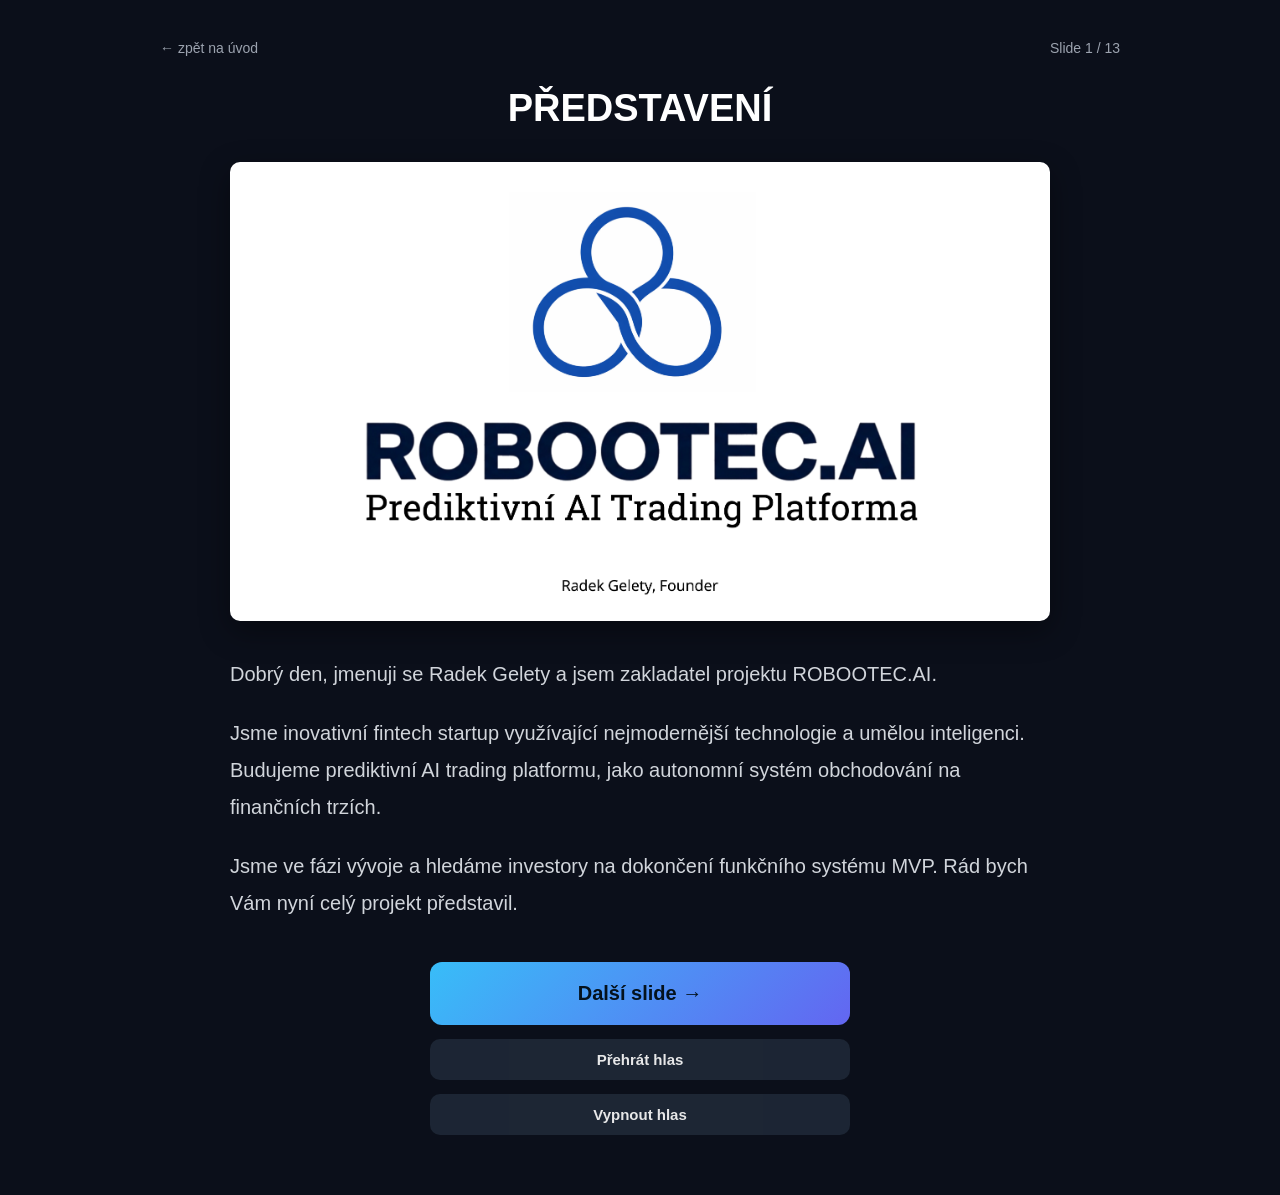
==== commit 574cee63: "Update slide1.html" ====
--- a/slides/slide1.html
+++ b/slides/slide1.html
@@ -18,7 +18,7 @@
   </div>
 
   <h1 class="slide-title-main">
-    ROBOOTEC.AI — Prediktivní AI Trading Platforma
+    PŘEDSTAVENÍ
   </h1>
 
   <img src="slide1.jpg" class="slide-image" alt="Slide 1">
@@ -30,11 +30,11 @@
     </p>
 
     <p>
-      Budujeme prediktivní AI trading platformu, která využívá velká data a umělou inteligenci k automatickému řízení investic na finančních trzích.
+      Jsme inovativní fintech startup využívající nejmodernější technologie a umělou inteligenci. Budujeme prediktivní AI trading platformu, jako autonomní systém obchodování na finančních trzích.
     </p>
 
     <p>
-      Naším cílem je vytvořit autonomní systém, který dokáže analyzovat obrovské množství dat, předpovídat vývoj trhu a samostatně řídit investiční strategie s vyšší efektivitou než člověk.
+      Jsme ve fázi vývoje a hledáme investory na dokončení funkčního systému MVP. Rád bych Vám nyní celý projekt představil.
     </p>
 
   </div>
